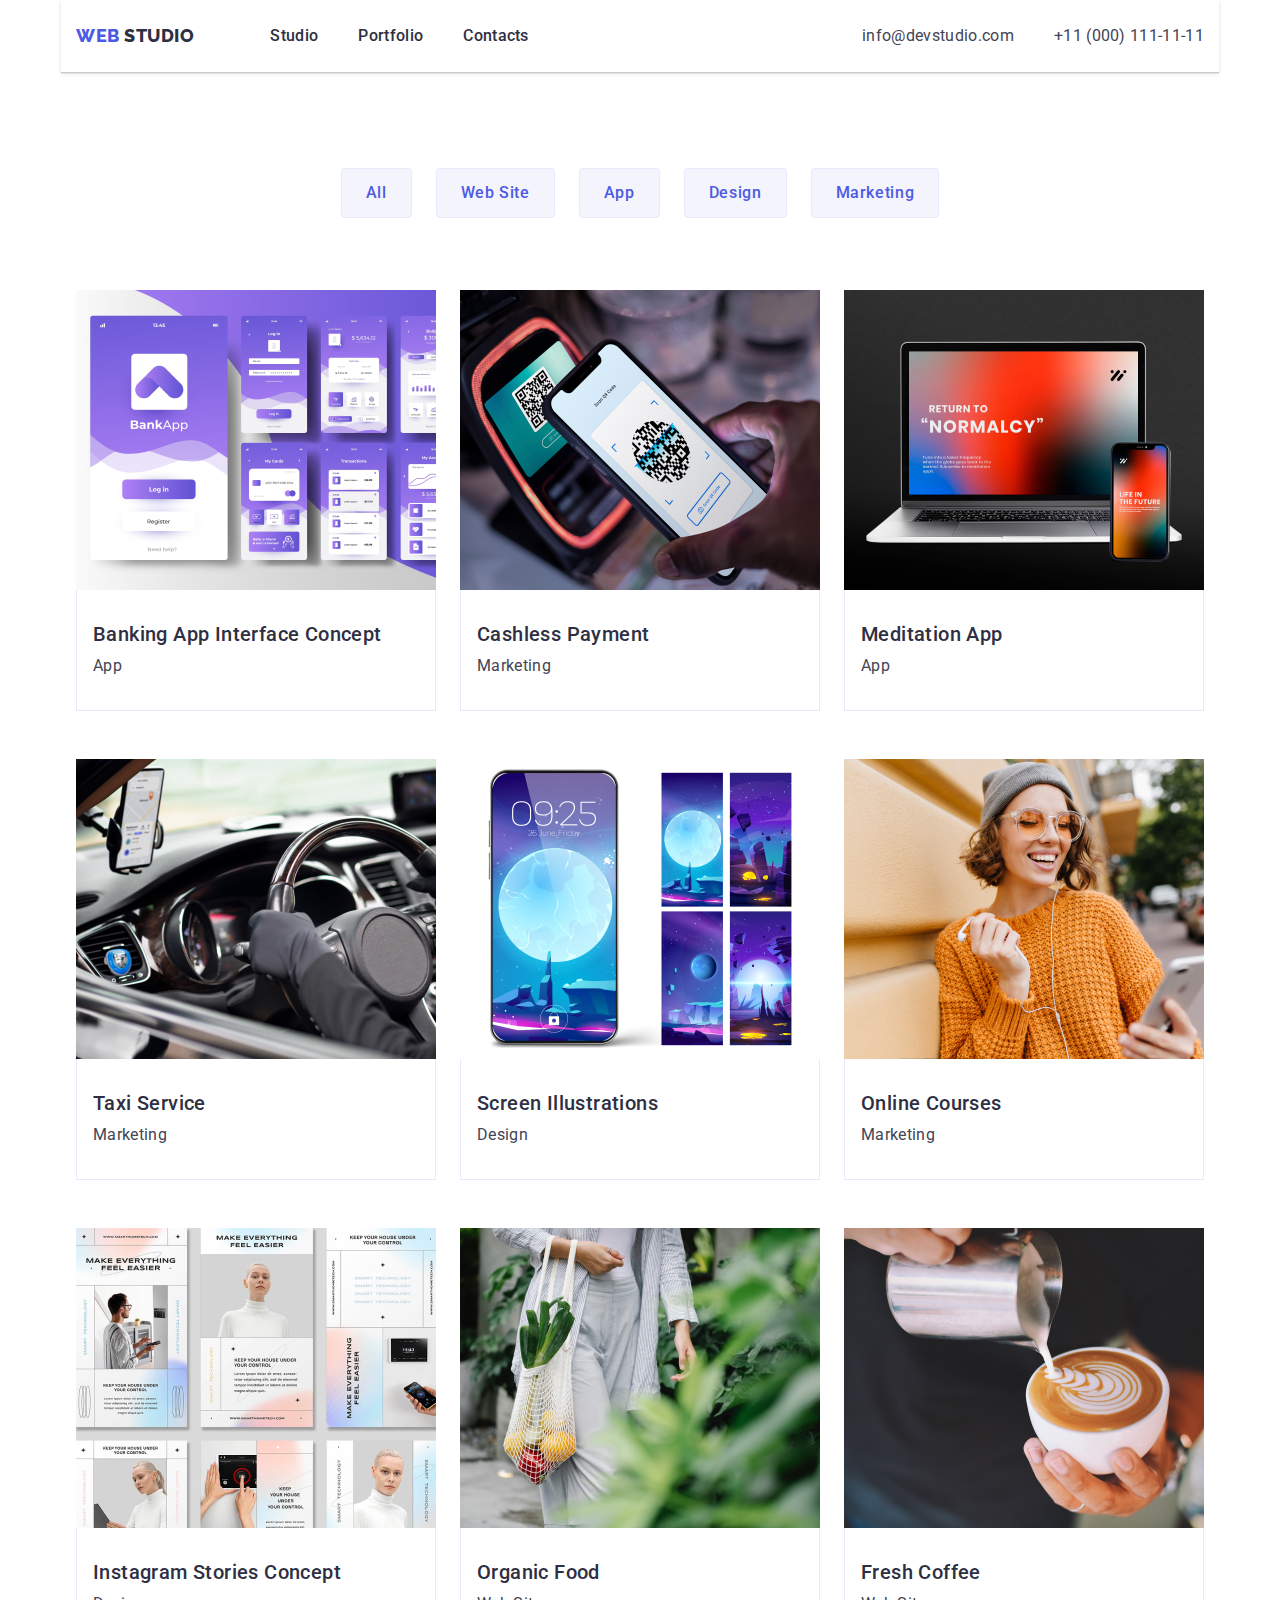
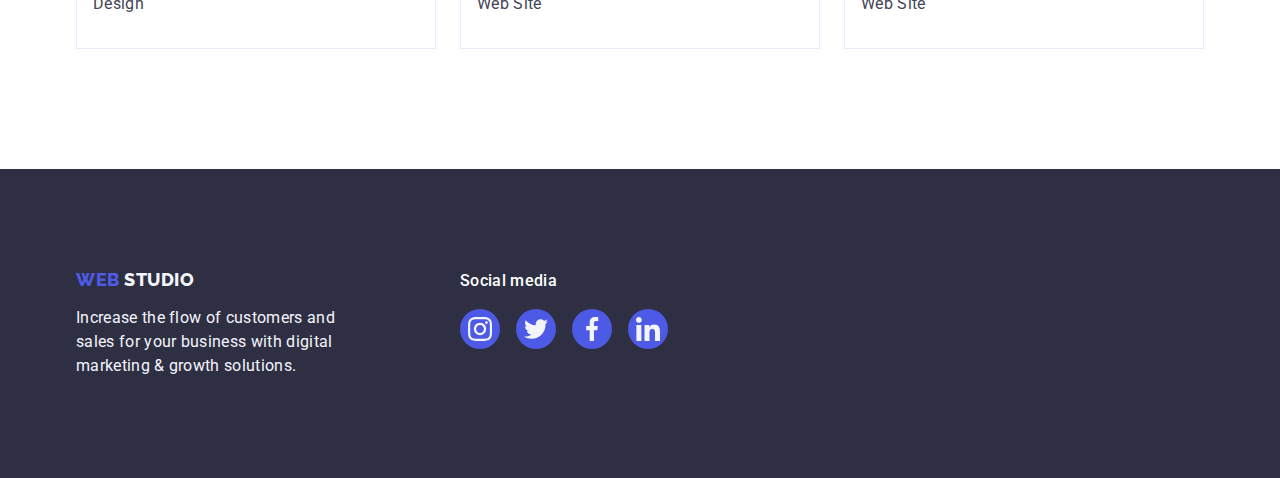
==== portfolio.html @ b2b8e73d "Initial commit" ====
<!DOCTYPE html>
<html lang="en">
  <head>
    <link
      rel="stylesheet"
      href="https://cdnjs.cloudflare.com/ajax/libs/modern-normalize/2.0.0/modern-normalize.min.css"
    />
    <meta charset="UTF-8" />
    <meta name="viewport" content="width=device-width, initial-scale=1.0" />

    <link rel="preconnect" href="https://fonts.googleapis.com" />
    <link rel="preconnect" href="https://fonts.gstatic.com" crossorigin />
    <link
      href="https://fonts.googleapis.com/css2?family=Raleway:wght@700&family=Roboto:wght@400;500;700;900&display=swap"
      rel="stylesheet"
    />
    <link rel="stylesheet" href="./css/style.css" />
    <title>Document</title>
  </head>
  <body>
    <!-- Header -->

    <h2 hidden>titlu</h2>
    <header class="hero-header">
      <div class="hero-container container">
        <!-- Nav -->
        <nav class="hero-navbar">
          <a href="./index.html" class="logo first-logo-word-header link"
            >Web
            <span class="logo second-logo-word link">Studio</span>
          </a>

          <ul class="hero-navbar-list list">
            <li class="hero-navbar-item">
              <a href="./index.html" class="nav-links link">Studio </a>
            </li>
            <li class="hero-navbar-item">
              <a href="./portfolio.html" class="nav-links link">Portfolio</a>
            </li>
            <li class="hero-navbar-item">
              <a href="" class="nav-links link">Contacts</a>
            </li>
          </ul>
        </nav>
        <!-- Contacts -->
        <address class="adresses adresses-font">
          <ul class="contact-list">
            <li class="al">
              <a href="mailto:info@devstudio.com" class="adresses link"
                >info@devstudio.com</a
              >
            </li>
            <li>
              <a href="tel:+110001111111" class="adresses link"
                >+11 (000) 111-11-11</a
              >
            </li>
          </ul>
        </address>
      </div>
    </header>
    <!-- Hero section -->
    <main>
      <!-- Filters -->
      <section class="portfolio-container">
        <div class="filters-container container">
          <h1 class="visually-hidden">Titlu</h1>
          <ul class="filters-list list">
            <li><button type="button" class="filter">All</button></li>
            <li><button type="button" class="filter">Web Site</button></li>
            <li><button type="button" class="filter">App</button></li>
            <li><button type="button" class="filter">Design</button></li>
            <li><button type="button" class="filter">Marketing</button></li>
          </ul>

          <!-- Photo cards -->

          <ul class="card-item-list list">
            <li class="card-item list">
              <a href="" class="link portfolio-link">
                <img
                  src="./images/Portfolio1.jpg"
                  alt="App Interface"
                  width="360"
                />
                <div class="app-desc">
                  <h2 class="title-third portfolio-header">
                    Banking App Interface Concept
                  </h2>
                  <p class="paragraph">App</p>
                </div>
              </a>
            </li>

            <li class="card-item list">
              <a href="" class="link portfolio-link">
                <img
                  src="./images/Portfolio2.jpg"
                  alt="Phone Payment"
                  width="360"
                />
                <div class="app-desc">
                  <h2 class="title-third portfolio-header">Cashless Payment</h2>
                  <p class="paragraph">Marketing</p>
                </div>
              </a>
            </li>
            <li class="card-item list">
              <a href="" class="link portfolio-link">
                <img
                  src="./images/Portfolio3.jpg"
                  alt="App on laptop"
                  width="360"
                />
                <div class="app-desc">
                  <h2 class="title-third portfolio-header">Meditation App</h2>
                  <p class="paragraph">App</p>
                </div>
              </a>
            </li>

            <li class="card-item list">
              <a href="" class="link portfolio-link">
                <img
                  src="./images/Portfolio4.jpg"
                  alt="Car Wheel"
                  width="360"
                />
                <div class="app-desc">
                  <h2 class="title-third portfolio-header">Taxi Service</h2>
                  <p class="paragraph">Marketing</p>
                </div>
              </a>
            </li>
            <li class="card-item list">
              <a href="" class="link portfolio-link">
                <img
                  src="./images/Portfolio5.jpg"
                  alt="Phone Screen"
                  width="360"
                />
                <div class="app-desc">
                  <h2 class="title-third portfolio-header">
                    Screen Illustrations
                  </h2>
                  <p class="paragraph">Design</p>
                </div>
              </a>
            </li>
            <li class="card-item list">
              <a href="" class="link portfolio-link">
                <img src="./images/Portfolio6.jpg" alt="Woman" width="360" />
                <div class="app-desc">
                  <h2 class="title-third portfolio-header">Online Courses</h2>
                  <p class="paragraph">Marketing</p>
                </div>
              </a>
            </li>

            <li class="card-item list">
              <a href="" class="link portfolio-link">
                <img
                  src="./images/Portfolio7.jpg"
                  alt="Instagram Stories"
                  width="360"
                />
                <div class="app-desc">
                  <h2 class="title-third portfolio-header">
                    Instagram Stories Concept
                  </h2>
                  <p class="paragraph">Design</p>
                </div>
              </a>
            </li>
            <li class="card-item list">
              <a href="" class="link portfolio-link">
                <img
                  src="./images/Portfolio8.jpg"
                  alt="Groceries"
                  width="360"
                />
                <div class="app-desc">
                  <h2 class="title-third portfolio-header">Organic Food</h2>
                  <p class="paragraph">Web Site</p>
                </div>
              </a>
            </li>
            <li class="card-item list">
              <a href="" class="link portfolio-link">
                <img src="./images/Portfolio9.jpg" alt="Coffee" width="360" />
                <div class="app-desc">
                  <h2 class="title-third portfolio-header">Fresh Coffee</h2>
                  <p class="paragraph">Web Site</p>
                </div>
              </a>
            </li>
          </ul>
        </div>
      </section>
    </main>

    <!-- Footer -->
    <footer class="footer">
      <div class="footer-div container">
        <div class="footer-text-container">
          <a href="./index.html" class="logo first-logo-word-footer link">Web
            <span class="logo second-logo-word-white link">Studio</span>
          </a>
          <p class="paragraph paragraph-footer">
            Increase the flow of customers and sales for your business with
            digital marketing & growth solutions.
          </p>
        </div>
        <div class="social-media-footer">
          <p class="paragraph-social-media">Social media</p>
          <ul class="footer-social-media-list">
            <li class="social-media-list-item">
    
              <a href="https://instagram.com/lucamuntele16" class="social-media-elipse footer-elipse">
                <svg width="24" height="24" class="social-media-icon-color">
                  <use href="./images/icons.svg#instagram"></use>
                </svg>
              </a>
    
            </li>
            <li class="social-media-list-item">
              <a href="" class="social-media-elipse footer-elipse">
                <svg width="24" height="24" class="social-media-icon-color">
                  <use href="./images/icons.svg#twitter"></use>
                </svg>
              </a>
            </li>
            <li class="social-media-list-item">
              <a href="" class="social-media-elipse footer-elipse">
                <svg width="24" height="24" class="social-media-icon-color">
                  <use href="./images/icons.svg#facebook"></use>
                </svg>
              </a>
    
            </li>
            <li class="social-media-list-item">
    
              <a href="" class="social-media-elipse footer-elipse">
                <svg width="24" height="24" class="social-media-icon-color">
                  <use href="./images/icons.svg#linkedin"></use>
                </svg>
              </a>
    
            </li>
          </ul>
        </div>
      </div>
    </footer>
  </body>
</html>
---- css/style.css ----
:root {
  --logo-font-family: "Raleway", sans-serif;
  --text-font-family: "Roboto", sans-serif;
  --paragraph-color: #434455;
}
svg{
  display:block;
}
h1 {
  margin: 0;
  padding: 0;
}
h2{
  margin:0;
  oadding:0;
}
h3{
  margin:0;
  padding:0;
}
ul {
  list-style: none;
  /* background-color: #ffffffff; */
  margin: 0;
  padding: 0;
}
p {
  margin: 0;
  padding: 0;
}
.container {
  width: 1158px;
  margin: 0 auto;
  padding: 0 15px;
}
body {
  font-family: var(--text-font-family);
  background-color: #ffffffff;
  color: #434455;
}

img {
  display: block;
}

.link {
  text-decoration: none;
}

.nav-links:hover {
  color: #404bbf;
}

.nav-links:focus {
  color: #404bbf;
}

.hero-container {
  height: 72px;
  background-color: #ffffff;
  display: flex;
  justify-content: space-between;
}
.hero-navbar {
  display: flex;
  align-items: center;
}
.hero-navbar-list {
  display: flex;
  gap: 40px;
  justify-content: flex-start;
}

.hero-header {
  display: flex;
  margin:auto;
  width:1158px;
  height: 72px;
  align-items: center;
  border-bottom: 1px solid #e7e9fc;
  box-shadow: 0px 1px 6px 0px rgba(46, 47, 66, 0.08), 0px 1px 1px 0px rgba(46, 47, 66, 0.16), 0px 2px 1px 0px rgba(46, 47, 66, 0.08);
}
.contact-list {
  display: flex;
  gap: 40px;
  align-items: center;
}

.adresses {
  display: flex;
}

.logo {
  font-family: var(--logo-font-family);
  font-size: 18px;
  font-weight: 800;
  line-height: 1.17;
  letter-spacing: 0.03em;
  text-align: left;
  text-decoration: none;
  text-transform: uppercase;
  display: inline-block;
}
.first-logo-word-header {
  color: #4d5ae5;
  /* margin-left: 156px; */
  margin-right: 76px;
}
.second-logo-word {
  color: #2e2f42;
}

.second-logo-word-white {
  color: #f4f4fd;
}

.nav-links {
  font-family: var(--text-font-family);
  font-size: 16px;
  font-weight: 500;
  line-height: 24px;
  letter-spacing: 0.02em;
  text-align: left;
  color: #2e2f42;
  padding: 24px 0;
}

.adresses {
  font-family: var(--text-font-family);
  font-size: 16px;
  font-weight: 400;
  line-height: 24px;
  letter-spacing: 0.02em;
  text-align: left;
  color: #434455;
}

.adresses:hover {
  color: #404bbf;
}

.adresses:focus {
  color: #404bbf;
}

.adresses-font {
  font-style: normal;
}

.first-section {
  padding: 188px 0;
  background-color: #2e2f42;
  background-image:linear-gradient(rgba(46, 47, 66, 0.7), rgba(46, 47, 66, 0.7)), url(../images/people-office.jpg);
  background-size:cover;
  max-width:1440px;
  background-repeat: no-repeat;
  background-position: center;
}

.main-container {
  display: flex;
  justify-content: center;
  flex-direction: column;
  align-items: center;
}

.title-first {
  font-size: 56px;
  font-weight: 700;
  line-height: 60px;
  letter-spacing: 0.02em;
  text-align: center;
  color: #ffffff;
  line-height: 1.07;
  max-width: 496px;
  height: 120px;
}

.order-button {
  font-family: var(--text-font-family);
  font-size: 16px;
  font-weight: 500;
  line-height: 24px;
  letter-spacing: 0.04em;
  background-color: #4d5ae5;
  color: #ffffff;
  cursor: pointer;
  min-width: 169px;
  height: 56px;
  text-align: center;
  box-shadow: 0px 4px 4px 0px #00000026;
  border-radius: 4px;
  padding: 16px, 32px, 16px, 32px;
  gap: 10px;
  margin-top: 48px;
  border: none;
}

.order-button:hover {
  background-color: #404bbf;
}

.order-button:focus {
  background-color: #404bbf;
}

.qualities {
  padding: 120px 0;
}

.title-third {
  font-size: 20px;
  font-weight: 500;
  line-height: 1.2;
  letter-spacing: 0.02em;
  color: #2e2f42;
  background-color: #ffffffff;
  /* text-align: center; */
}

.paragraph {
  font-size: 16px;
  font-weight: 400;
  line-height: 24px;
  letter-spacing: 0.02em;
  text-align: left;
  color: #434455;
}

.center {
  text-align: center;
}

.qualities-list {
  display: flex;
  gap: 24px;
  justify-content: space-around;
}

.qualities-children {
  width: 100%;
  min-width: 264px;
}

.quality-box{
  height:112px;
  background-color: #F4F4FD;
  display:flex;
  justify-content: center;
  align-items: center;
  margin-bottom:8px;
  border-radius:4px;
}

.title-second {
  font-size: 36px;
  font-weight: 700;
  line-height: 40px;
  letter-spacing: 0.02em;
  text-align: center;
  color: #2e2f42;
  line-height: 1.11;
  text-transform: capitalize;
  margin-bottom: 72px;
}
.wawd-section {
  padding-bottom: 120px;
}
.wawd-list {
  display: flex;
  gap: 24px;
}


.our-team {
  padding: 120px 0;
  background-color: #F4F4FD;
  
}
.our-team-list {
  display: flex;
  gap: 24px;
}
.our-team-item {
  width: calc((100%-72px) / 4);
  padding: 0px, 0px, 32px, 0px;
  border-top-left-radius: 0px;
  border-top-right-radius: 0px;
  border-bottom-right-radius: 4px;
  border-bottom-left-radius: 4px;
  display: flex;
  justify-content: center;
  flex-direction: column;
  align-items: center;
  gap:32px;
  padding-bottom:32px;
  background-color: #ffffff;
  box-shadow: 0px 2px 1px 0px rgba(46, 47, 66, 0.08), 0px 1px 1px 0px rgba(46, 47, 66, 0.16), 0px 1px 6px 0px rgba(46, 47, 66, 0.08);

}

.social-media-list-item{
  width:40px;
  height:40px;
}
.social-media-elipse{
  width:100%;
  height:100%;
  background-color: #4d5ae5;
  border-radius:50%;
  display:flex;
  justify-content: center;
  align-items: center;
}

.social-media-elipse:hover{
  background-color:#404bbf;
}

.social-media-elipse:focus{
  background-color:#404bbf;
}

.social-media-icon-color{
  fill:#f4f4fd;
}
.social-media-list{
  display:flex;
  gap:24px;
  justify-content: center;
}

.our-team-photo-text {
  width:232px;
  display:flex;
  justify-content: center;
  flex-direction: column;
  align-self: center;
  gap:8px;
}

.customers-section{
  padding-top:120px;
  padding-bottom:120px;
}

.customers-title{
  color:#2E2F42;
    text-align: center;
    font-family: Roboto;
    font-size: 36px;
    font-style: normal;
    font-weight: 700;
    line-height: 40px;
    letter-spacing: 0.72px;
    text-transform: capitalize;
    margin-bottom:72px;
    line-height: 1.11;
}
.customer-rectangle{
  width: 100%;
  height:100%;
  border-radius:4px;
  border:1px solid #8e8f99;
  display:flex;
  justify-content: center;
  align-items: center;
  color:#8e8f99;
}

.customer-rectangle:hover{
  border-color: #404bbf;
  color:#404bbf;
}

.customer-rectangle:focus{
  color:#404bbf;
  border-color:#404bbf;
}

.customers-list{
  display:flex;
  gap:24px;
}

.customers-list-item{
  width: calc((100% - 120px) / 6);
  width:168px;
  height:88px;
}

.customers-picture{
  fill:currentColor;
}
.footer {
    background-color: #2e2f42;
  padding: 100px 0; 
}
.footer-div{
  display:flex;
  align-items:baseline;
}

.footer-text-container{
  display:inline;
  margin-right:120px;
}


.first-logo-word-footer {
  color: #4d5ae5;
  margin-bottom: 16px;
}

.paragraph-footer {
  color: #f4f4fd;
  max-width: 264px;
}
.paragraph-social-media{
  color: #ffffff;
    font-family: Roboto;
    font-size: 16px;
    font-style: normal;
    font-weight: 500;
    line-height: 24px;
    letter-spacing: 0.32px;
    margin-bottom:16px;
}

.footer-social-media-list {
  display: flex;
  gap: 16px;
  justify-content: center;
}

.footer-elipse:hover{
background-color:#31d0aa;
}
.footer-elipse:focus{
  background-color: #31d0aa;
}
.footer-elipse:active{
  background-color: #31d0aa;
}
.title-hidden {
  background-color: #ffffffff;
}
.white-background {
  background-color: #ffffffff;
}
.visually-hidden {
  position: absolute;
  width: 1px;
  height: 1px;
  margin: -1px;
  border: 0;
  padding: 0;
  white-space: nowrap;
  clip-path: inset(100%);
  clip: rect(0 0 0 0);
  overflow: hidden;
}

/* Portfolio CSS */

.portfolio-container {
  padding-top: 96px;
  padding-bottom: 120px;
}
.filters-list {
  display: flex;
  justify-content: center;
  gap: 24px;
  margin-bottom: 72px;
}

.filter {
  border: 1px;
  color: #4d5ae5;
  font-size: 16px;
  font-weight: 500;
  line-height: 24px;
  letter-spacing: 0.04em;
  text-align: center;
  line-height: 1.5;
  cursor: pointer;
  font-family: var(--text-font-family);
  background-color: #f4f4fd;
  padding: 12px 24px;
  border-radius: 4px;
  border: 1px solid;
  border-color: #e7e9fc;
}

.filter:active {
  background-color: #404bbf;
  color: #ffffff;
  box-shadow: 0px 2px 2px 0px rgba(0, 0, 0, 0.12), 0px 2px 1px 0px rgba(0, 0, 0, 0.08), 0px 3px 1px 0px rgba(0, 0, 0, 0.10);
}
.filter:hover {
  background-color: #404bbf;
  color: #ffffff;
  border: 1px solid transparent;
  box-shadow: 0px 2px 2px 0px rgba(0, 0, 0, 0.12), 0px 2px 1px 0px rgba(0, 0, 0, 0.08), 0px 3px 1px 0px rgba(0, 0, 0, 0.10);
}
.filter:focus {
  background-color: #404bbf;
  color: #ffffff;
  border: 1px solid transparent;
  box-shadow: 0px 2px 2px 0px rgba(0, 0, 0, 0.12), 0px 2px 1px 0px rgba(0, 0, 0, 0.08), 0px 3px 1px 0px rgba(0, 0, 0, 0.10);
}

.card-item-list {
  display: flex;
  flex-wrap: wrap;
  column-gap: 24px;
  row-gap: 48px;
}
.card-item {
  width: calc((100% - 48px) / 3);
}

.app-desc {
  padding: 32px 16px;
  border: 1px solid;
  color: #e7e9fc;
  border-top: none;
}

.portfolio-header {
  text-align: left;
  margin-bottom: 8px;
}

.portfolio-link{
  display:block;
}

.portfolio-link:hover{
  box-shadow: 0px 2px 1px 0px rgba(46, 47, 66, 0.08), 0px 1px 1px 0px rgba(46, 47, 66, 0.16), 0px 1px 6px 0px rgba(46, 47, 66, 0.08);
}

.portfolio-link:focus{
  box-shadow: 0px 2px 1px 0px rgba(46, 47, 66, 0.08), 0px 1px 1px 0px rgba(46, 47, 66, 0.16), 0px 1px 6px 0px rgba(46, 47, 66, 0.08);
}
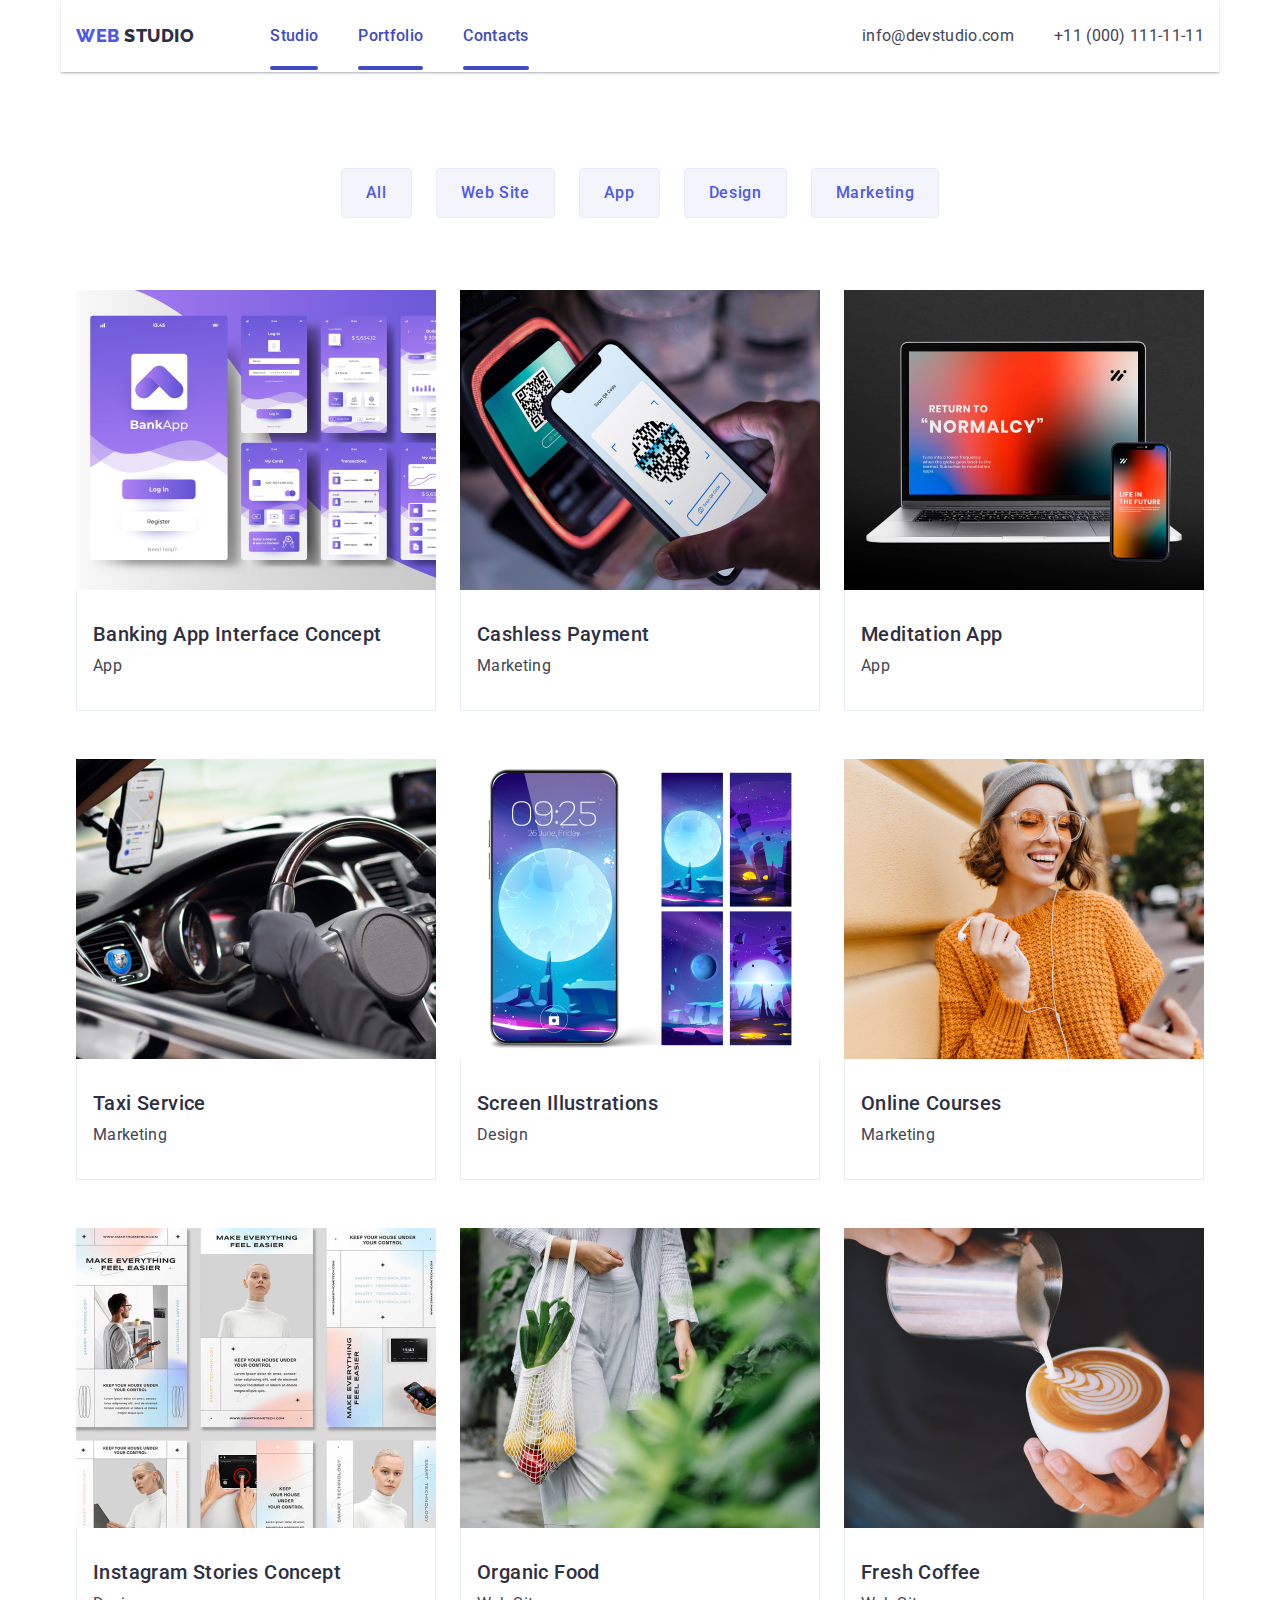
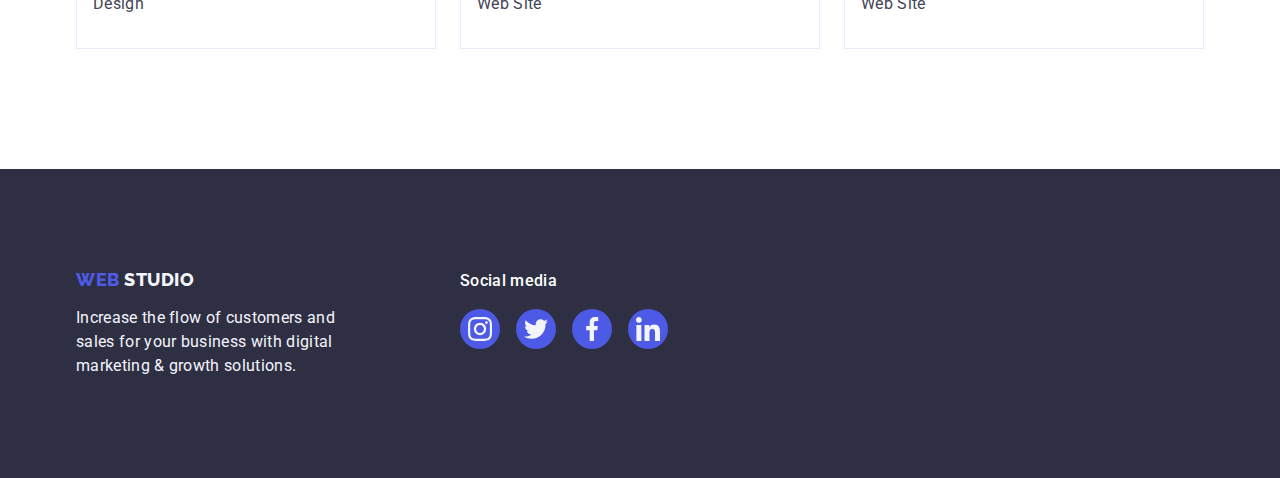
==== commit bb7ec14a: "Tema 5 - U M+P" ====
--- a/portfolio.html
+++ b/portfolio.html
@@ -78,11 +78,20 @@
           <ul class="card-item-list list">
             <li class="card-item list">
               <a href="" class="link portfolio-link">
-                <img
-                  src="./images/Portfolio1.jpg"
-                  alt="App Interface"
-                  width="360"
-                />
+                <div class="card-photo">
+                  <img
+                    src="./images/Portfolio1.jpg"
+                    alt="App Interface"
+                    width="360"
+                  />
+                  <!-- <div class="overlay"> -->
+                    <p class="overlay-text">
+                      14 Stylish and User-Friendly App Design Concepts · Task
+                      Manager App · Calorie Tracker App · Exotic Fruit Ecommerce
+                      App · Cloud Storage App
+                    </p>
+                  <!-- </div> -->
+                </div>
                 <div class="app-desc">
                   <h2 class="title-third portfolio-header">
                     Banking App Interface Concept
@@ -94,11 +103,20 @@
 
             <li class="card-item list">
               <a href="" class="link portfolio-link">
-                <img
-                  src="./images/Portfolio2.jpg"
-                  alt="Phone Payment"
-                  width="360"
-                />
+                <div class="card-photo">
+                  <img
+                    src="./images/Portfolio2.jpg"
+                    alt="QR Scanning"
+                    width="360"
+                  />
+                  
+                    <p class="overlay-text">
+                      14 Stylish and User-Friendly App Design Concepts · Task
+                      Manager App · Calorie Tracker App · Exotic Fruit Ecommerce
+                      App · Cloud Storage App
+                    </p>
+                  
+                </div>
                 <div class="app-desc">
                   <h2 class="title-third portfolio-header">Cashless Payment</h2>
                   <p class="paragraph">Marketing</p>
@@ -107,11 +125,20 @@
             </li>
             <li class="card-item list">
               <a href="" class="link portfolio-link">
-                <img
-                  src="./images/Portfolio3.jpg"
-                  alt="App on laptop"
-                  width="360"
+                <div class="card-photo">
+                  <img
+                    src="./images/Portfolio3.jpg"
+                    alt="Laptop screen"
+                    width="360"
                 />
+                
+                  <p class="overlay-text">
+                    14 Stylish and User-Friendly App Design Concepts · Task
+                    Manager App · Calorie Tracker App · Exotic Fruit Ecommerce
+                    App · Cloud Storage App
+                  </p>
+                
+              </div>
                 <div class="app-desc">
                   <h2 class="title-third portfolio-header">Meditation App</h2>
                   <p class="paragraph">App</p>
@@ -121,11 +148,20 @@
 
             <li class="card-item list">
               <a href="" class="link portfolio-link">
-                <img
-                  src="./images/Portfolio4.jpg"
-                  alt="Car Wheel"
-                  width="360"
-                />
+                <div class="card-photo">
+                  <img
+                    src="./images/Portfolio4.jpg"
+                    alt="Car interior"
+                    width="360"
+                  />
+                  
+                    <p class="overlay-text">
+                      14 Stylish and User-Friendly App Design Concepts · Task
+                      Manager App · Calorie Tracker App · Exotic Fruit Ecommerce
+                      App · Cloud Storage App
+                    </p>
+                  
+                </div>
                 <div class="app-desc">
                   <h2 class="title-third portfolio-header">Taxi Service</h2>
                   <p class="paragraph">Marketing</p>
@@ -134,11 +170,20 @@
             </li>
             <li class="card-item list">
               <a href="" class="link portfolio-link">
-                <img
-                  src="./images/Portfolio5.jpg"
-                  alt="Phone Screen"
-                  width="360"
-                />
+                <div class="card-photo">
+                  <img
+                    src="./images/Portfolio5.jpg"
+                    alt="Phone screen"
+                    width="360"
+                  />
+                  
+                    <p class="overlay-text">
+                      14 Stylish and User-Friendly App Design Concepts · Task
+                      Manager App · Calorie Tracker App · Exotic Fruit Ecommerce
+                      App · Cloud Storage App
+                    </p>
+                  
+                </div>
                 <div class="app-desc">
                   <h2 class="title-third portfolio-header">
                     Screen Illustrations
@@ -149,7 +194,20 @@
             </li>
             <li class="card-item list">
               <a href="" class="link portfolio-link">
-                <img src="./images/Portfolio6.jpg" alt="Woman" width="360" />
+                <div class="card-photo">
+                  <img
+                    src="./images/Portfolio6.jpg"
+                    alt="Woman Smiling"
+                    width="360"
+                  />
+                  
+                    <p class="overlay-text">
+                      14 Stylish and User-Friendly App Design Concepts · Task
+                      Manager App · Calorie Tracker App · Exotic Fruit Ecommerce
+                      App · Cloud Storage App
+                    </p>
+                  
+                </div>
                 <div class="app-desc">
                   <h2 class="title-third portfolio-header">Online Courses</h2>
                   <p class="paragraph">Marketing</p>
@@ -159,11 +217,20 @@
 
             <li class="card-item list">
               <a href="" class="link portfolio-link">
-                <img
-                  src="./images/Portfolio7.jpg"
-                  alt="Instagram Stories"
-                  width="360"
-                />
+                <div class="card-photo">
+                  <img
+                    src="./images/Portfolio7.jpg"
+                    alt="App Interface"
+                    width="360"
+                  />
+                  
+                    <p class="overlay-text">
+                      14 Stylish and User-Friendly App Design Concepts · Task
+                      Manager App · Calorie Tracker App · Exotic Fruit Ecommerce
+                      App · Cloud Storage App
+                    </p>
+                 
+                </div>
                 <div class="app-desc">
                   <h2 class="title-third portfolio-header">
                     Instagram Stories Concept
@@ -174,11 +241,20 @@
             </li>
             <li class="card-item list">
               <a href="" class="link portfolio-link">
-                <img
-                  src="./images/Portfolio8.jpg"
-                  alt="Groceries"
-                  width="360"
-                />
+                <div class="card-photo">
+                  <img
+                    src="./images/Portfolio8.jpg"
+                    alt="Bag of vegetables"
+                    width="360"
+                  />
+                  
+                    <p class="overlay-text">
+                      14 Stylish and User-Friendly App Design Concepts · Task
+                      Manager App · Calorie Tracker App · Exotic Fruit Ecommerce
+                      App · Cloud Storage App
+                    </p>
+                  
+                </div>
                 <div class="app-desc">
                   <h2 class="title-third portfolio-header">Organic Food</h2>
                   <p class="paragraph">Web Site</p>
@@ -187,7 +263,20 @@
             </li>
             <li class="card-item list">
               <a href="" class="link portfolio-link">
-                <img src="./images/Portfolio9.jpg" alt="Coffee" width="360" />
+                <div class="card-photo">
+                  <img
+                    src="./images/Portfolio9.jpg"
+                    alt="Coffee"
+                    width="360"
+                  />
+                  
+                    <p class="overlay-text">
+                      14 Stylish and User-Friendly App Design Concepts · Task
+                      Manager App · Calorie Tracker App · Exotic Fruit Ecommerce
+                      App · Cloud Storage App
+                    </p>
+                  
+                </div>
                 <div class="app-desc">
                   <h2 class="title-third portfolio-header">Fresh Coffee</h2>
                   <p class="paragraph">Web Site</p>
@@ -203,7 +292,8 @@
     <footer class="footer">
       <div class="footer-div container">
         <div class="footer-text-container">
-          <a href="./index.html" class="logo first-logo-word-footer link">Web
+          <a href="./index.html" class="logo first-logo-word-footer link"
+            >Web
             <span class="logo second-logo-word-white link">Studio</span>
           </a>
           <p class="paragraph paragraph-footer">
@@ -215,13 +305,14 @@
           <p class="paragraph-social-media">Social media</p>
           <ul class="footer-social-media-list">
             <li class="social-media-list-item">
-    
-              <a href="https://instagram.com/lucamuntele16" class="social-media-elipse footer-elipse">
+              <a
+                href="https://instagram.com/lucamuntele16"
+                class="social-media-elipse footer-elipse"
+              >
                 <svg width="24" height="24" class="social-media-icon-color">
                   <use href="./images/icons.svg#instagram"></use>
                 </svg>
               </a>
-    
             </li>
             <li class="social-media-list-item">
               <a href="" class="social-media-elipse footer-elipse">
@@ -236,16 +327,13 @@
                   <use href="./images/icons.svg#facebook"></use>
                 </svg>
               </a>
-    
             </li>
             <li class="social-media-list-item">
-    
               <a href="" class="social-media-elipse footer-elipse">
                 <svg width="24" height="24" class="social-media-icon-color">
                   <use href="./images/icons.svg#linkedin"></use>
                 </svg>
               </a>
-    
             </li>
           </ul>
         </div>
--- a/css/style.css
+++ b/css/style.css
@@ -3,20 +3,20 @@
   --text-font-family: "Roboto", sans-serif;
   --paragraph-color: #434455;
 }
-svg{
-  display:block;
+svg {
+  display: block;
 }
 h1 {
   margin: 0;
   padding: 0;
 }
-h2{
-  margin:0;
-  oadding:0;
-}
-h3{
-  margin:0;
-  padding:0;
+h2 {
+  margin: 0;
+  oadding: 0;
+}
+h3 {
+  margin: 0;
+  padding: 0;
 }
 ul {
   list-style: none;
@@ -37,22 +37,91 @@
   font-family: var(--text-font-family);
   background-color: #ffffffff;
   color: #434455;
+  
 }
 
 img {
   display: block;
 }
-
+.modal {
+  width: 100%;
+  height: 100%;
+  background-color: rgba(46, 47, 66, 0.4);
+  position: fixed;
+  transition: opacity 250ms cubic-bezier(0.4, 0, 0.2, 1),
+    visibility 250ms cubic-bezier(0.4, 0, 0.2, 1);
+    top:0;
+}
+
+
+.modal-content {
+  width: 408px;
+  min-height: 584px;
+  flex-shrink: 0;
+  margin-top:12px;
+  background-color: #fcfcfc;
+  border-radius: 4px;
+  box-shadow: 0px 2px 1px 0px rgba(0, 0, 0, 0.2),
+    0px 1px 3px 0px rgba(0, 0, 0, 0.12), 0px 1px 1px 0px rgba(0, 0, 0, 0.14);
+  display: flex;
+  justify-content: end;
+  position:absolute;
+  top:50%;
+  left:50%; 
+  transform: translate(-50%, -50%) scale(1);
+  transition: transform 250ms cubic-bezier(0.4, 0, 0.2, 1);
+}
+.modal-close-button {
+  width: 24px;
+  height: 24px;
+  position:absolute;
+  display:flex;
+  justify-content: center;
+  align-items: center;
+  border-radius: 50%;
+  color: rgba(231, 233, 252, 1);
+  background-color: #e7e9fc;
+  flex-shrink: 0;
+  top: 24px;
+  right: 24px;
+  cursor: pointer;
+  border: 1px solid rgba(0, 0, 0, 0.1);
+  padding: 0;
+  transition: background-color 250ms cubic-bezier(0.4, 0, 0.2, 1), border 250ms cubic-bezier(0.4, 0, 0.2, 1);
+}
+
+.modal-close-button:hover{
+  background-color: #404bbf;
+  border:none;
+  fill:#ffffff;
+}
+
+.modal-close-button:focus {
+  background-color: #404bbf;
+  border: none;
+  fill:#ffffff;
+}
+
+.modal-icon {
+  margin: auto;
+  transition: fill 250ms cubic-bezier(0.4, 0, 0.2, 1);
+}
+
+/* .modal-icon:hover{
+  fill: #ffffff;
+}
+
+.modal-icon:focus{
+  fill: #ffffff;
+} */
+
+.is-hidden {
+  visibility: hidden;
+  opacity: 0;
+  pointer-events: none;
+}
 .link {
   text-decoration: none;
-}
-
-.nav-links:hover {
-  color: #404bbf;
-}
-
-.nav-links:focus {
-  color: #404bbf;
 }
 
 .hero-container {
@@ -73,12 +142,14 @@
 
 .hero-header {
   display: flex;
-  margin:auto;
-  width:1158px;
+  margin: auto;
+  width: 1158px;
   height: 72px;
   align-items: center;
   border-bottom: 1px solid #e7e9fc;
-  box-shadow: 0px 1px 6px 0px rgba(46, 47, 66, 0.08), 0px 1px 1px 0px rgba(46, 47, 66, 0.16), 0px 2px 1px 0px rgba(46, 47, 66, 0.08);
+  box-shadow: 0px 1px 6px 0px rgba(46, 47, 66, 0.08),
+    0px 1px 1px 0px rgba(46, 47, 66, 0.16),
+    0px 2px 1px 0px rgba(46, 47, 66, 0.08);
 }
 .contact-list {
   display: flex;
@@ -103,7 +174,6 @@
 }
 .first-logo-word-header {
   color: #4d5ae5;
-  /* margin-left: 156px; */
   margin-right: 76px;
 }
 .second-logo-word {
@@ -123,6 +193,32 @@
   text-align: left;
   color: #2e2f42;
   padding: 24px 0;
+  transition: color 250ms cubic-bezier(0.4, 0, 0.2, 1);
+  position: relative;
+  color: #404bbf;
+}
+
+
+.nav-links:hover {
+  color: #404bbf;
+}
+
+.nav-links:focus {
+  color: #404bbf;
+}
+
+
+.nav-links::after {
+  position: absolute;
+  content:"";
+  display: block;
+  transition: color 250ms cubic-bezier(0.4, 0, 0.2, 1);
+  height: 4px;
+  border-radius: 2px;
+  left: 0;
+  bottom: -1px;
+  width: 100%;
+  background-color: #404bbf;
 }
 
 .adresses {
@@ -133,14 +229,17 @@
   letter-spacing: 0.02em;
   text-align: left;
   color: #434455;
+  transition: color 250ms cubic-bezier(0.4, 0, 0.2, 1);
 }
 
 .adresses:hover {
   color: #404bbf;
+  
 }
 
 .adresses:focus {
   color: #404bbf;
+  
 }
 
 .adresses-font {
@@ -150,9 +249,13 @@
 .first-section {
   padding: 188px 0;
   background-color: #2e2f42;
-  background-image:linear-gradient(rgba(46, 47, 66, 0.7), rgba(46, 47, 66, 0.7)), url(../images/people-office.jpg);
-  background-size:cover;
-  max-width:1440px;
+  background-image: linear-gradient(
+      rgba(46, 47, 66, 0.7),
+      rgba(46, 47, 66, 0.7)
+    ),
+    url(../images/people-office.jpg);
+  background-size: cover;
+  max-width: 1440px;
   background-repeat: no-repeat;
   background-position: center;
 }
@@ -194,6 +297,8 @@
   gap: 10px;
   margin-top: 48px;
   border: none;
+  transition: background-color 250ms cubic-bezier(0.4, 0, 0.2, 1);
+    
 }
 
 .order-button:hover {
@@ -242,14 +347,14 @@
   min-width: 264px;
 }
 
-.quality-box{
-  height:112px;
-  background-color: #F4F4FD;
-  display:flex;
-  justify-content: center;
-  align-items: center;
-  margin-bottom:8px;
-  border-radius:4px;
+.quality-box {
+  height: 112px;
+  background-color: #f4f4fd;
+  display: flex;
+  justify-content: center;
+  align-items: center;
+  margin-bottom: 8px;
+  border-radius: 4px;
 }
 
 .title-second {
@@ -271,11 +376,9 @@
   gap: 24px;
 }
 
-
 .our-team {
   padding: 120px 0;
-  background-color: #F4F4FD;
-  
+  background-color: #f4f4fd;
 }
 .our-team-list {
   display: flex;
@@ -292,120 +395,122 @@
   justify-content: center;
   flex-direction: column;
   align-items: center;
-  gap:32px;
-  padding-bottom:32px;
+  gap: 32px;
+  padding-bottom: 32px;
   background-color: #ffffff;
-  box-shadow: 0px 2px 1px 0px rgba(46, 47, 66, 0.08), 0px 1px 1px 0px rgba(46, 47, 66, 0.16), 0px 1px 6px 0px rgba(46, 47, 66, 0.08);
-
-}
-
-.social-media-list-item{
-  width:40px;
-  height:40px;
-}
-.social-media-elipse{
-  width:100%;
-  height:100%;
+  box-shadow: 0px 2px 1px 0px rgba(46, 47, 66, 0.08),
+    0px 1px 1px 0px rgba(46, 47, 66, 0.16),
+    0px 1px 6px 0px rgba(46, 47, 66, 0.08);
+}
+
+.social-media-list-item {
+  width: 40px;
+  height: 40px;
+}
+.social-media-elipse {
+  width: 100%;
+  height: 100%;
   background-color: #4d5ae5;
-  border-radius:50%;
-  display:flex;
-  justify-content: center;
-  align-items: center;
-}
-
-.social-media-elipse:hover{
-  background-color:#404bbf;
-}
-
-.social-media-elipse:focus{
-  background-color:#404bbf;
-}
-
-.social-media-icon-color{
-  fill:#f4f4fd;
-}
-.social-media-list{
-  display:flex;
-  gap:24px;
+  border-radius: 50%;
+  display: flex;
+  justify-content: center;
+  align-items: center;
+  transition: background-color 250ms cubic-bezier(0.4, 0, 0.2, 1);
+}
+
+.social-media-elipse:hover {
+  background-color: #404bbf;
+}
+
+.social-media-elipse:focus {
+  background-color: #404bbf;
+}
+
+.social-media-icon-color {
+  fill: #f4f4fd;
+}
+.social-media-list {
+  display: flex;
+  gap: 24px;
   justify-content: center;
 }
 
 .our-team-photo-text {
-  width:232px;
-  display:flex;
+  width: 232px;
+  display: flex;
   justify-content: center;
   flex-direction: column;
   align-self: center;
-  gap:8px;
-}
-
-.customers-section{
-  padding-top:120px;
-  padding-bottom:120px;
-}
-
-.customers-title{
-  color:#2E2F42;
-    text-align: center;
-    font-family: Roboto;
-    font-size: 36px;
-    font-style: normal;
-    font-weight: 700;
-    line-height: 40px;
-    letter-spacing: 0.72px;
-    text-transform: capitalize;
-    margin-bottom:72px;
-    line-height: 1.11;
-}
-.customer-rectangle{
+  gap: 8px;
+}
+
+.customers-section {
+  padding-top: 120px;
+  padding-bottom: 120px;
+}
+
+.customers-title {
+  color: #2e2f42;
+  text-align: center;
+  font-family: Roboto;
+  font-size: 36px;
+  font-style: normal;
+  font-weight: 700;
+  line-height: 40px;
+  letter-spacing: 0.72px;
+  text-transform: capitalize;
+  margin-bottom: 72px;
+  line-height: 1.11;
+}
+.customer-rectangle {
   width: 100%;
-  height:100%;
-  border-radius:4px;
-  border:1px solid #8e8f99;
-  display:flex;
-  justify-content: center;
-  align-items: center;
-  color:#8e8f99;
-}
-
-.customer-rectangle:hover{
+  height: 100%;
+  border-radius: 4px;
+  border: 1px solid #8e8f99;
+  display: flex;
+  justify-content: center;
+  align-items: center;
+  color: #8e8f99;
+  transition: border-color 250ms cubic-bezier(0.4, 0, 0.2, 1), color 250ms cubic-bezier(0.4, 0, 0.2, 1);
+}
+
+.customer-rectangle:hover {
   border-color: #404bbf;
-  color:#404bbf;
-}
-
-.customer-rectangle:focus{
-  color:#404bbf;
-  border-color:#404bbf;
-}
-
-.customers-list{
-  display:flex;
-  gap:24px;
-}
-
-.customers-list-item{
+  color: #404bbf;
+}
+
+.customer-rectangle:focus {
+  color: #404bbf;
+  border-color: #404bbf;
+}
+
+.customers-list {
+  display: flex;
+  gap: 24px;
+}
+
+.customers-list-item {
   width: calc((100% - 120px) / 6);
-  width:168px;
-  height:88px;
-}
-
-.customers-picture{
-  fill:currentColor;
+  width: 168px;
+  height: 88px;
+}
+
+.customers-picture {
+  fill: currentColor;
 }
 .footer {
-    background-color: #2e2f42;
-  padding: 100px 0; 
-}
-.footer-div{
-  display:flex;
-  align-items:baseline;
-}
-
-.footer-text-container{
-  display:inline;
-  margin-right:120px;
-}
-
+  background-color: #2e2f42;
+  padding: 100px 0;
+}
+.footer-div {
+  display: flex;
+  align-items: baseline;
+}
+
+.footer-text-container {
+  display: inline;
+  margin-right: 120px;
+}
 
 .first-logo-word-footer {
   color: #4d5ae5;
@@ -416,15 +521,15 @@
   color: #f4f4fd;
   max-width: 264px;
 }
-.paragraph-social-media{
+.paragraph-social-media {
   color: #ffffff;
-    font-family: Roboto;
-    font-size: 16px;
-    font-style: normal;
-    font-weight: 500;
-    line-height: 24px;
-    letter-spacing: 0.32px;
-    margin-bottom:16px;
+  font-family: Roboto;
+  font-size: 16px;
+  font-style: normal;
+  font-weight: 500;
+  line-height: 24px;
+  letter-spacing: 0.32px;
+  margin-bottom: 16px;
 }
 
 .footer-social-media-list {
@@ -433,13 +538,16 @@
   justify-content: center;
 }
 
-.footer-elipse:hover{
-background-color:#31d0aa;
-}
-.footer-elipse:focus{
+.footer-elipse{
+transition: background-color 250ms cubic-bezier(0.4, 0, 0.2, 1);
+}
+.footer-elipse:hover {
   background-color: #31d0aa;
 }
-.footer-elipse:active{
+.footer-elipse:focus {
+  background-color: #31d0aa;
+}
+.footer-elipse:active {
   background-color: #31d0aa;
 }
 .title-hidden {
@@ -489,25 +597,28 @@
   padding: 12px 24px;
   border-radius: 4px;
   border: 1px solid;
-  border-color: #e7e9fc;
+  border-color: #e7e9fc;transition: color 250ms cubic-bezier(0.4, 0, 0.2, 1), background-color 250ms cubic-bezier(0.4, 0, 0.2, 1), border-color 250ms cubic-bezier(0.4, 0, 0.2, 1), box-shadow 250ms cubic-bezier(0.4, 0, 0.2, 1);
 }
 
 .filter:active {
   background-color: #404bbf;
   color: #ffffff;
-  box-shadow: 0px 2px 2px 0px rgba(0, 0, 0, 0.12), 0px 2px 1px 0px rgba(0, 0, 0, 0.08), 0px 3px 1px 0px rgba(0, 0, 0, 0.10);
+  box-shadow: 0px 2px 2px 0px rgba(0, 0, 0, 0.12),
+    0px 2px 1px 0px rgba(0, 0, 0, 0.08), 0px 3px 1px 0px rgba(0, 0, 0, 0.1);
 }
 .filter:hover {
   background-color: #404bbf;
   color: #ffffff;
   border: 1px solid transparent;
-  box-shadow: 0px 2px 2px 0px rgba(0, 0, 0, 0.12), 0px 2px 1px 0px rgba(0, 0, 0, 0.08), 0px 3px 1px 0px rgba(0, 0, 0, 0.10);
+  box-shadow: 0px 2px 2px 0px rgba(0, 0, 0, 0.12),
+    0px 2px 1px 0px rgba(0, 0, 0, 0.08), 0px 3px 1px 0px rgba(0, 0, 0, 0.1);
 }
 .filter:focus {
   background-color: #404bbf;
   color: #ffffff;
   border: 1px solid transparent;
-  box-shadow: 0px 2px 2px 0px rgba(0, 0, 0, 0.12), 0px 2px 1px 0px rgba(0, 0, 0, 0.08), 0px 3px 1px 0px rgba(0, 0, 0, 0.10);
+  box-shadow: 0px 2px 2px 0px rgba(0, 0, 0, 0.12),
+    0px 2px 1px 0px rgba(0, 0, 0, 0.08), 0px 3px 1px 0px rgba(0, 0, 0, 0.1);
 }
 
 .card-item-list {
@@ -519,6 +630,31 @@
 .card-item {
   width: calc((100% - 48px) / 3);
 }
+
+.card-photo {
+  margin: 0 auto;
+  width: 360px;
+  height: 300px;
+  overflow: hidden;
+  position: relative;
+}
+
+.overlay-text {
+  color: #f4f4fd;
+  font-size: 16px;
+  font-weight: 400;
+  line-height: 24px;
+  letter-spacing: 0.02em;
+  position:absolute;
+  top:0px;
+  padding: 40px 32px;
+  background-color: #4d5ae5;
+  height: 100%;
+  width: 100%;
+  transform:translateY(100%);
+  transition: transform 250ms cubic-bezier(0.4, 0, 0.2, 1);
+}
+
 
 .app-desc {
   padding: 32px 16px;
@@ -532,14 +668,29 @@
   margin-bottom: 8px;
 }
 
-.portfolio-link{
-  display:block;
-}
-
-.portfolio-link:hover{
-  box-shadow: 0px 2px 1px 0px rgba(46, 47, 66, 0.08), 0px 1px 1px 0px rgba(46, 47, 66, 0.16), 0px 1px 6px 0px rgba(46, 47, 66, 0.08);
-}
-
-.portfolio-link:focus{
-  box-shadow: 0px 2px 1px 0px rgba(46, 47, 66, 0.08), 0px 1px 1px 0px rgba(46, 47, 66, 0.16), 0px 1px 6px 0px rgba(46, 47, 66, 0.08);
+.portfolio-link {
+  display: block;
+  transition: box-shadow 250ms cubic-bezier(0.4, 0, 0.2, 1);
+  
+}
+
+.portfolio-link:hover {
+  box-shadow: 0px 2px 1px 0px rgba(46, 47, 66, 0.08),
+    0px 1px 1px 0px rgba(46, 47, 66, 0.16),
+    0px 1px 6px 0px rgba(46, 47, 66, 0.08);
+    transform: translateY(0%)
+}
+
+.portfolio-link:focus {
+  box-shadow: 0px 2px 1px 0px rgba(46, 47, 66, 0.08),
+    0px 1px 1px 0px rgba(46, 47, 66, 0.16),
+    0px 1px 6px 0px rgba(46, 47, 66, 0.08);
+}
+
+.portfolio-link:hover >.card-photo > .overlay-text{
+  transform: translateY(0%);
+}
+
+.portfolio-link:focus>.card-photo>.overlay-text {
+  transform: translateY(0%);
 }